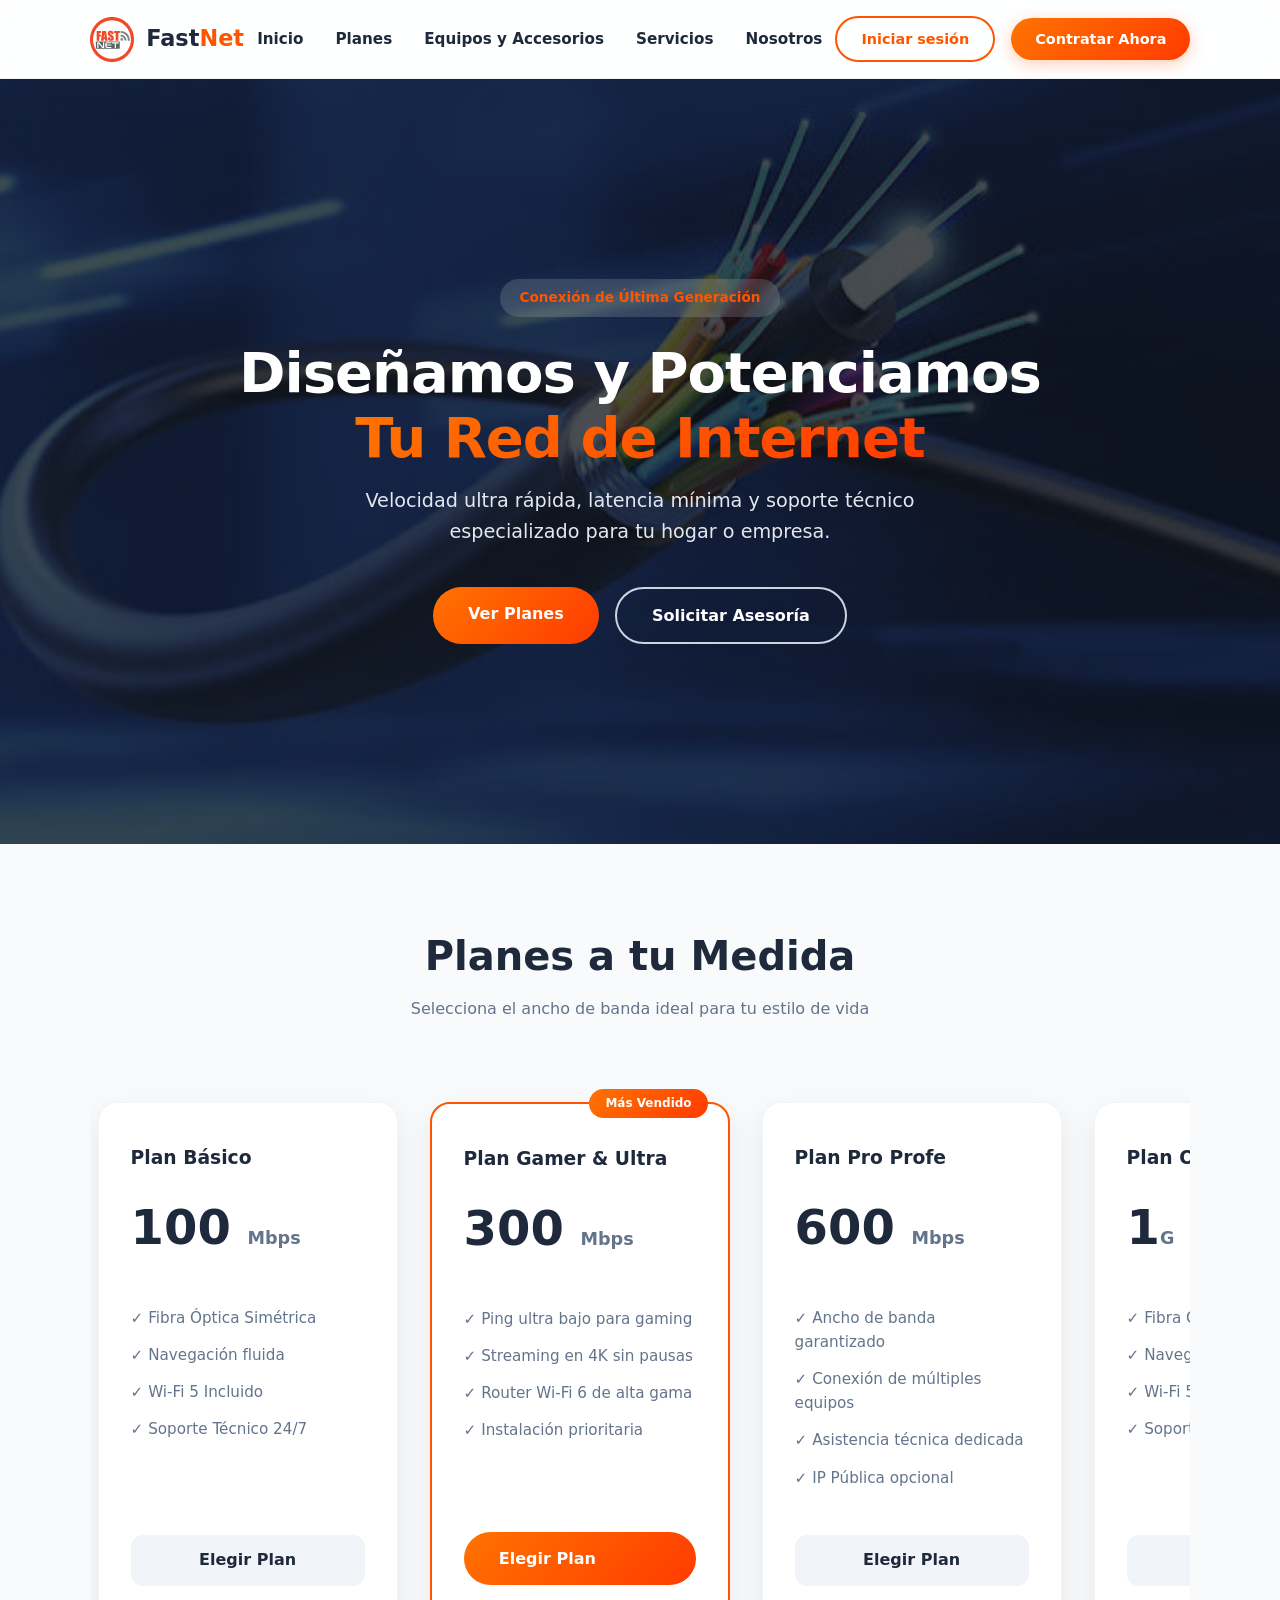
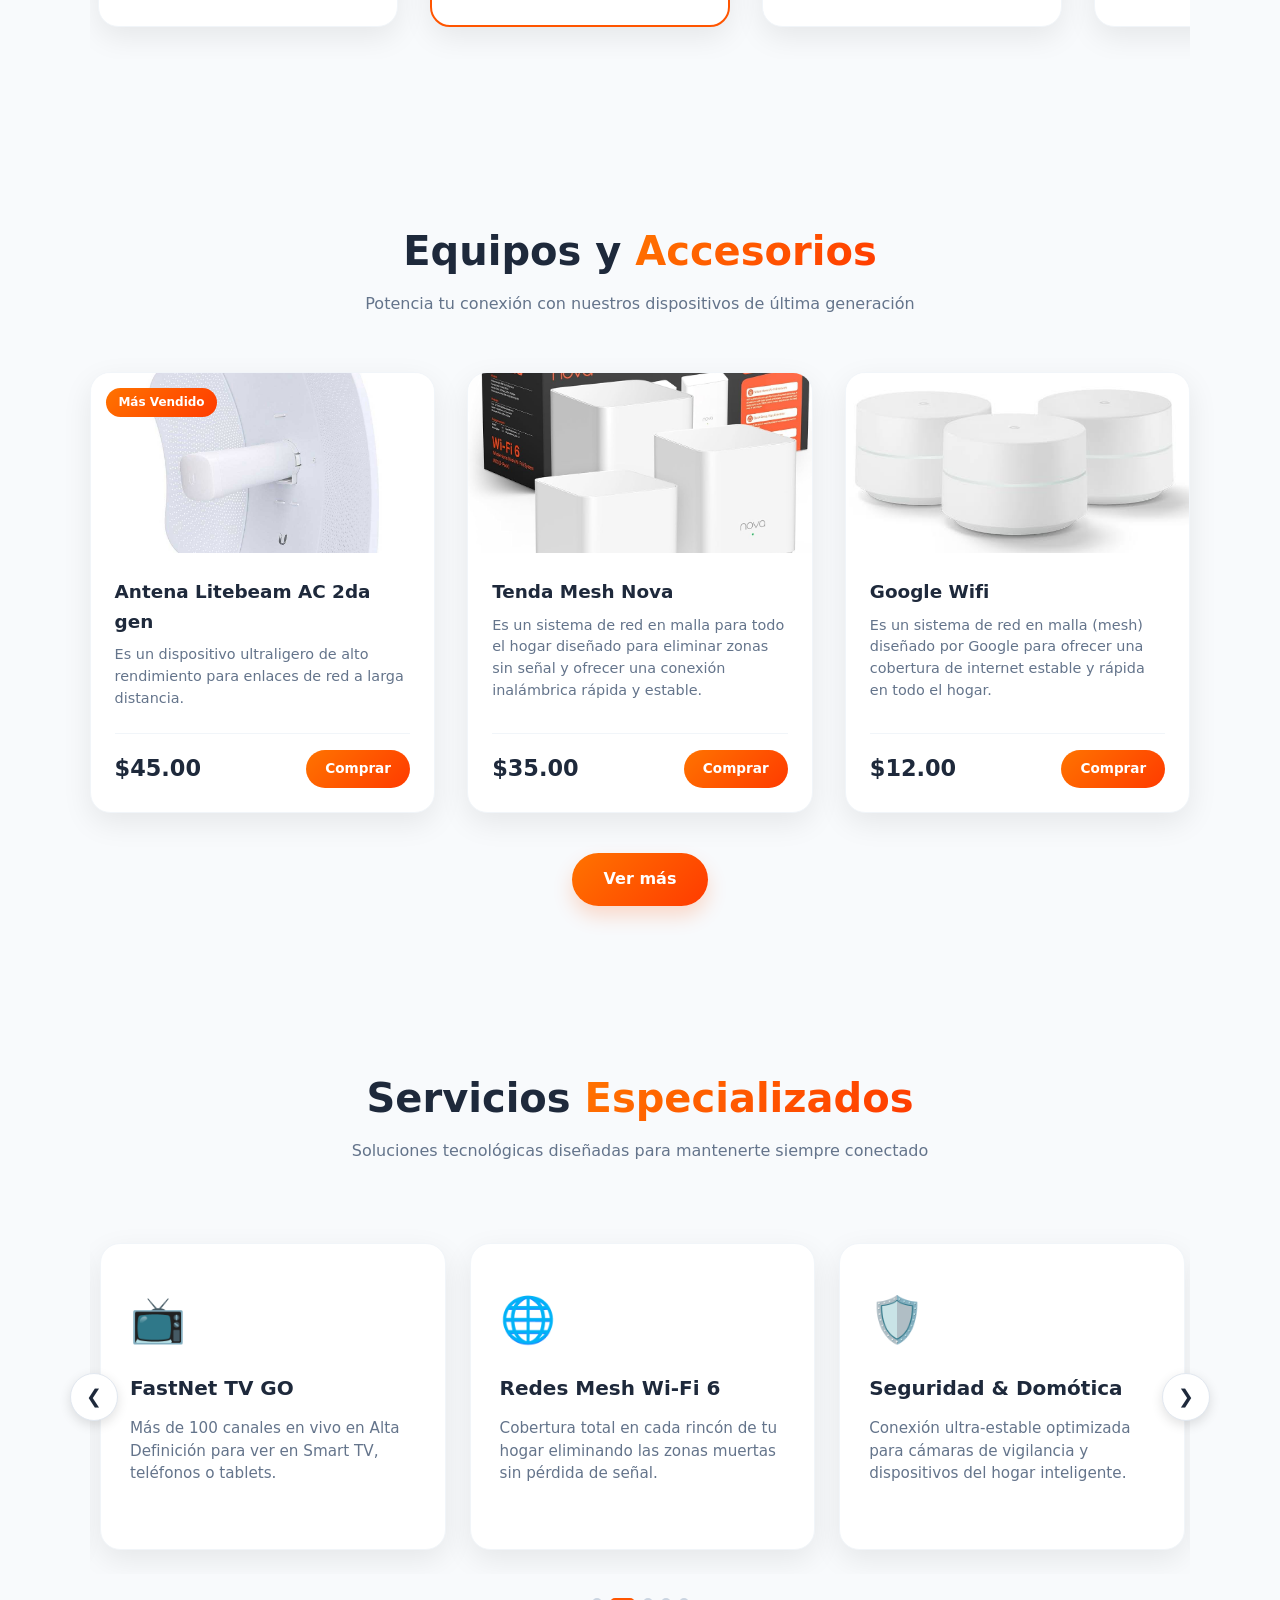
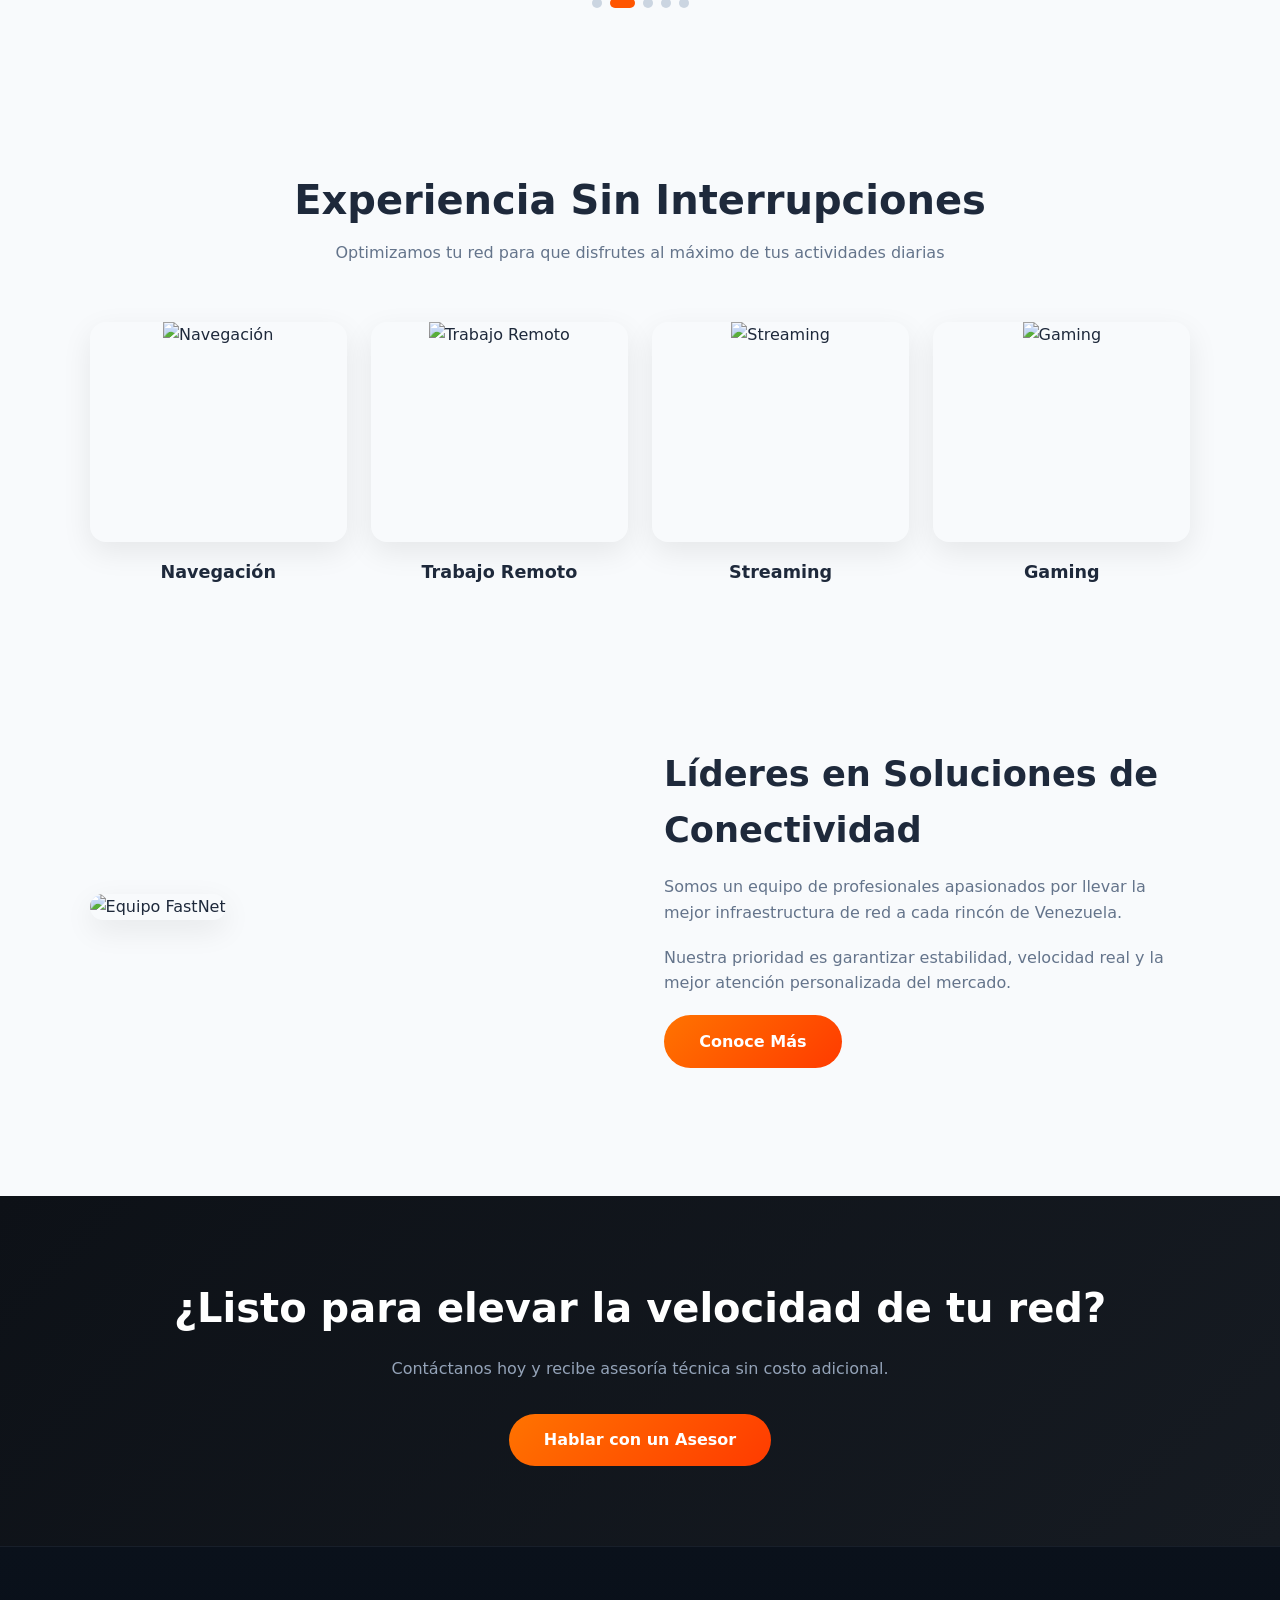
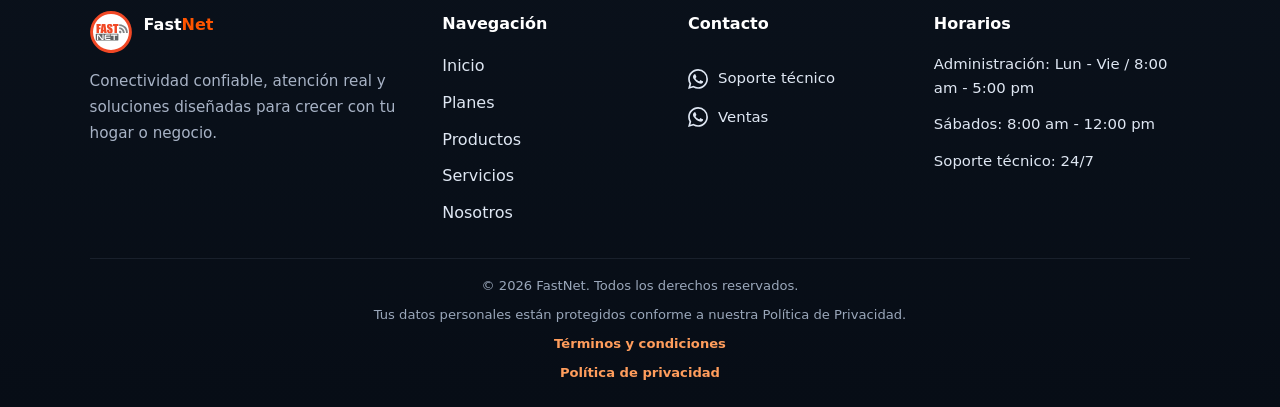
==== index.html @ 3c89a00a "Add files via upload" ====
<!DOCTYPE html>
<html lang="es">
<head>
    <meta charset="UTF-8">
    <meta name="viewport" content="width=device-width, initial-scale=1.0">
    <title>FastNet | Internet de Alta Velocidad y Fibra Óptica</title>
    <link rel="stylesheet" href="assets/css/styles.css">
    <link rel="icon" type="image/png" href="assets/img/LOGO-FASTNET-CIRCULAR.svg">
</head>
<body>

    <!-- Navegación -->
    <header>
    <div class="logo-container">
        <img src="assets/img/LOGO-FASTNET-CIRCULAR.svg" alt="FastNet Logo" id="Logotipo">
        <span class="logo-text">Fast<span>Net</span></span>
    </div>
    <nav>
        <ul>
            <li><a href="#inicio">Inicio</a></li>
            <li><a href="#planes">Planes</a></li>
            <li><a href="#productos">Equipos y Accesorios</a></li>
            <li><a href="#servicios">Servicios</a></li>
            <li><a href="#nosotros">Nosotros</a></li>
        </ul>
    </nav>
    <div class="header-actions">
        <a href="pages/auth/Login/sesion.html" class="btn-login-header">Iniciar sesión</a>
        <a href="pages/public/contratar.html" class="btn-header">Contratar Ahora</a>
    </div>
</header>

    <!-- Hero Section -->
    <section id="inicio" class="hero">
        <div class="hero-content fade-in">
            <span class="badge"> Conexión de Última Generación</span>
            <h1>Diseñamos y Potenciamos <br><span class="gradient-text">Tu Red de Internet</span></h1>
            <p>Velocidad ultra rápida, latencia mínima y soporte técnico especializado para tu hogar o empresa.</p>
            <div class="hero-buttons">
                <a href="#planes" class="btn-orange glow">Ver Planes</a>
                <a href="#contacto" class="btn-outline">Solicitar Asesoría</a>
            </div>
        </div>
    </section>

    <!-- Nueva Sección: Planes de Internet (Animados) -->
    <section id="planes" class="planes-section">
        <div class="section-title fade-in">
            <h2>Planes a tu Medida</h2>
            <p>Selecciona el ancho de banda ideal para tu estilo de vida</p>
        </div>

        <div class="planes-grid">
            <div class="plan-card scroll-reveal">
                <div class="plan-header">
                    <h3>Plan Básico</h3>
                    <div class="price">100 <span>Mbps</span></div>
                </div>
                <ul class="plan-features">
                    <li>✓ Fibra Óptica Simétrica</li>
                    <li>✓ Navegación fluida</li>
                    <li>✓ Wi-Fi 5 Incluido</li>
                    <li>✓ Soporte Técnico 24/7</li>
                </ul>
                <a href="#contacto" class="btn-card">Elegir Plan</a>
            </div>

            <div class="plan-card popular scroll-reveal">
                <span class="popular-badge">Más Vendido</span>
                <div class="plan-header">
                    <h3>Plan Gamer & Ultra</h3>
                    <div class="price">300 <span>Mbps</span></div>
                </div>
                <ul class="plan-features">
                    <li>✓ Ping ultra bajo para gaming</li>
                    <li>✓ Streaming en 4K sin pausas</li>
                    <li>✓ Router Wi-Fi 6 de alta gama</li>
                    <li>✓ Instalación prioritaria</li>
                </ul>
                <a href="#contacto" class="btn-orange glow">Elegir Plan</a>
            </div>

            <div class="plan-card scroll-reveal">
                <div class="plan-header">
                    <h3>Plan Pro Profe</h3>
                    <div class="price">600 <span>Mbps</span></div>
                </div>
                <ul class="plan-features">
                    <li>✓ Ancho de banda garantizado</li>
                    <li>✓ Conexión de múltiples equipos</li>
                    <li>✓ Asistencia técnica dedicada</li>
                    <li>✓ IP Pública opcional</li>
                </ul>
                <a href="#contacto" class="btn-card">Elegir Plan</a>
            </div>
            <div class="plan-card scroll-reveal">
                <div class="plan-header">
                    <h3>Plan Omega</h3>
                    <div class="price">1<span>G</span></div>
                </div>
                <ul class="plan-features">
                    <li>✓ Fibra Óptica Simétrica</li>
                    <li>✓ Navegación fluida</li>
                    <li>✓ Wi-Fi 5 Incluido</li>
                    <li>✓ Soporte Técnico 24/7</li>
                </ul>
                <a href="#contacto" class="btn-card">Elegir Plan</a>
            </div>
            
        </div>
    </section>
    
   <!-- SECCIÓN DE PRODUCTOS -->
<section class="productos-section scroll-reveal" id="productos">
    <div class="section-title">
        <h2>Equipos y <span class="gradient-text">Accesorios</span></h2>
        <p>Potencia tu conexión con nuestros dispositivos de última generación</p>
    </div>

    <div class="productos-grid">
        <!-- Producto 1 -->
        <div class="producto-card">
            <span class="producto-badge">Más Vendido</span>
            <div class="producto-img">
                <img src="assets/img/Antena Litebeam AC 2da gen..jpg" alt="Router Wi-Fi 6">
            </div>
            <div class="producto-info">
                <h3> Antena Litebeam AC 2da gen </h3>
                <p>Es un dispositivo ultraligero de alto rendimiento para enlaces de red a larga distancia. </p>
                <div class="producto-footer">
                    <span class="producto-price">$45.00</span>
                    <a href="#" class="btn-producto">Comprar</a>
                </div>
            </div>
        </div>

        <!-- Producto 2 -->
        <div class="producto-card">
            <div class="producto-img">
                <img src="assets/img/Tenda Mesh Nova.jpg" alt="Repetidor Mesh">
            </div>
            <div class="producto-info">
                <h3> Tenda Mesh Nova </h3>
                <p>Es un sistema de red en malla para todo el hogar diseñado para eliminar zonas sin señal y ofrecer una conexión inalámbrica rápida y estable. </p>
                <div class="producto-footer">
                    <span class="producto-price">$35.00</span>
                    <a href="#" class="btn-producto">Comprar</a>
                </div>
            </div>
        </div>

        <!-- Producto 3 -->
        <div class="producto-card">
            <div class="producto-img">
                <img src="assets/img/Google Wifi.jpeg" alt="Cable Red Cat 6">
            </div>
            <div class="producto-info">
                <h3> Google Wifi</h3>
                <p>Es un sistema de red en malla (mesh) diseñado por Google para ofrecer una cobertura de internet estable y rápida en todo el hogar. </p>
                <div class="producto-footer">
                    <span class="producto-price">$12.00</span>
                    <a href="#" class="btn-producto">Comprar</a>
                </div>
            </div>
        </div>
    </div>

    <div class="productos-cta">
        <a href="pages/public/productos.html" class="btn-ver-mas">Ver más</a>
    </div>
</section>

    <!-- Tarjetas de Servicios -->
    <!-- SECCIÓN DE SERVICIOS (CARRUSEL ANIMADO CON AUTOPLAY) -->
<section class="services-section scroll-reveal" id="servicios">
    <div class="section-title">
        <h2>Servicios <span class="gradient-text">Especializados</span></h2>
        <p>Soluciones tecnológicas diseñadas para mantenerte siempre conectado</p>
    </div>

    <!-- CONTENEDOR DEL CARRUSEL -->
    <div class="services-carousel-wrapper" id="carouselContainer">
        <button class="carousel-arrow prev" id="prevServiceBtn" aria-label="Anterior">
            &#10094;
        </button>

        <div class="services-carousel-track" id="servicesTrack">
            <!-- Servicio 1 -->
            <div class="service-card-item">
                <div class="service-icon">⚡</div>
                <h3>Fibra Óptica Simétrica</h3>
                <p>Misma velocidad de subida y bajada para subir archivos pesados y transmitir sin retrasos.</p>
            </div>

            <!-- Servicio 2 -->
            <div class="service-card-item">
                <div class="service-icon">📺</div>
                <h3>FastNet TV GO</h3>
                <p>Más de 100 canales en vivo en Alta Definición para ver en Smart TV, teléfonos o tablets.</p>
            </div>

            <!-- Servicio 3 -->
            <div class="service-card-item">
                <div class="service-icon">🌐</div>
                <h3>Redes Mesh Wi-Fi 6</h3>
                <p>Cobertura total en cada rincón de tu hogar eliminando las zonas muertas sin pérdida de señal.</p>
            </div>

            <!-- Servicio 4 -->
            <div class="service-card-item">
                <div class="service-icon">🛡️</div>
                <h3>Seguridad & Domótica</h3>
                <p>Conexión ultra-estable optimizada para cámaras de vigilancia y dispositivos del hogar inteligente.</p>
            </div>

            <!-- Servicio 5 -->
            <div class="service-card-item">
                <div class="service-icon">💼</div>
                <h3>Internet Empresarial</h3>
                <p>Enlaces dedicados con soporte técnico prioritario 24/7 y garantía de ancho de banda.</p>
            </div>
        </div>

        <button class="carousel-arrow next" id="nextServiceBtn" aria-label="Siguiente">
            &#10095;
        </button>
    </div>

    <!-- INDICADORES (PUNTOS) -->
    <div class="carousel-dots" id="carouselDots"></div>
</section>

    <!-- Usos Prácticos (Imágenes con animación de zoom) -->
    <section class="usos-section">
        <div class="section-title fade-in">
            <h2>Experiencia Sin Interrupciones</h2>
            <p>Optimizamos tu red para que disfrutes al máximo de tus actividades diarias</p>
        </div>

        <div class="usos-grid">
            <div class="uso-item scroll-reveal">
                <div class="img-wrapper">
                    <img src="https://images.unsplash.com/photo-1522202176988-66273c2fd55f?q=80&w=600" alt="Navegación">
                </div>
                <h4>Navegación</h4>
            </div>
            <div class="uso-item scroll-reveal">
                <div class="img-wrapper">
                    <img src="https://images.unsplash.com/photo-1531403009284-440f080d1e12?q=80&w=600" alt="Trabajo Remoto">
                </div>
                <h4>Trabajo Remoto</h4>
            </div>
            <div class="uso-item scroll-reveal">
                <div class="img-wrapper">
                    <img src="https://images.unsplash.com/photo-1574375927938-d5a98e8ffe85?q=80&w=600" alt="Streaming">
                </div>
                <h4>Streaming</h4>
            </div>
            <div class="uso-item scroll-reveal">
                <div class="img-wrapper">
                    <img src="https://images.unsplash.com/photo-1538481199705-c710c4e965fc?q=80&w=600" alt="Gaming">
                </div>
                <h4>Gaming</h4>
            </div>
        </div>
    </section>

    <!-- Sobre Nosotros -->
    <section id="nosotros" class="about-section">
        <div class="about-container">
            <div class="about-image scroll-reveal">
                <img src="https://images.unsplash.com/photo-1600880292203-757bb62b4baf?q=80&w=800" alt="Equipo FastNet">
            </div>
            <div class="about-text scroll-reveal">
                <h2>Líderes en Soluciones de Conectividad</h2>
                <p>Somos un equipo de profesionales apasionados por llevar la mejor infraestructura de red a cada rincón de Venezuela.</p>
                <p>Nuestra prioridad es garantizar estabilidad, velocidad real y la mejor atención personalizada del mercado.</p>
                <a href="#contacto" class="btn-orange">Conoce Más</a>
            </div>
        </div>
    </section>

    <!-- Contacto / CTA -->
    <section id="contacto" class="cta-section fade-in">
        <h2>¿Listo para elevar la velocidad de tu red?</h2>
        <p>Contáctanos hoy y recibe asesoría técnica sin costo adicional.</p>
        <a href="https://wa.me/584143367023" target="_blank" rel="noopener noreferrer" class="btn-orange glow">Hablar con un Asesor</a>
    </section>

    <footer class="site-footer">
        <div class="footer-container">
            <div class="footer-col footer-brand">
                <div class="footer-brand-row">
                    <img src="assets/img/LOGO-FASTNET-CIRCULAR.svg" alt="FastNet" class="footer-logo">
                    <div>
                        <h4>Fast<span>Net</span></h4>
                    </div>
                </div>
                <p>Conectividad confiable, atención real y soluciones diseñadas para crecer con tu hogar o negocio.</p>
            </div>

            <div class="footer-col footer-links">
                <h4>Navegación</h4>
                <ul>
                    <li><a href="#inicio">Inicio</a></li>
                    <li><a href="#planes">Planes</a></li>
                    <li><a href="#productos">Productos</a></li>
                    <li><a href="#servicios">Servicios</a></li>
                    <li><a href="#nosotros">Nosotros</a></li>
                </ul>
            </div>

            <div class="footer-col footer-whatsapp">
                <h4>Contacto</h4>
                <a href="https://wa.me/584143367023" target="_blank" class="whatsapp-link">
                    <svg viewBox="0 0 24 24" width="20" height="20" fill="currentColor"><path d="M17.472 14.382c-.297-.149-1.758-.867-2.03-.967-.273-.099-.471-.148-.67.15-.197.297-.767.966-.94 1.164-.173.199-.347.223-.644.075-.297-.15-1.255-.463-2.39-1.475-.883-.788-1.48-1.761-1.653-2.059-.173-.297-.018-.458.13-.606.134-.133.298-.347.446-.52.149-.174.198-.298.298-.497.099-.198.05-.371-.025-.52-.075-.149-.669-1.612-.916-2.207-.242-.579-.487-.5-.669-.51-.173-.008-.371-.01-.57-.01-.198 0-.52.074-.792.372-.272.297-1.04 1.016-1.04 2.479 0 1.462 1.065 2.875 1.213 3.074.149.198 2.096 3.2 5.077 4.487.709.306 1.262.489 1.694.625.712.227 1.36.195 1.871.118.571-.085 1.758-.719 2.006-1.413.248-.694.248-1.289.173-1.413-.074-.124-.272-.198-.57-.347m-5.421 7.403h-.004a9.87 9.87 0 01-5.031-1.378l-.361-.214-3.741.982.998-3.648-.235-.374a9.86 9.86 0 01-1.51-5.26c.001-5.45 4.436-9.884 9.888-9.884 2.64 0 5.122 1.03 6.988 2.898a9.825 9.825 0 012.893 6.994c-.003 5.45-4.437 9.884-9.885 9.884m8.413-18.297A11.815 11.815 0 0012.05 0C5.495 0 .16 5.335.157 11.892c0 2.096.547 4.142 1.588 5.945L.057 24l6.305-1.654a11.882 11.882 0 005.683 1.448h.005c6.554 0 11.89-5.335 11.893-11.893a11.821 11.821 0 00-3.48-8.413z"/></svg>
                    Soporte técnico
                </a>
                <a href="https://wa.me/582126141262" target="_blank" class="whatsapp-link">
                    <svg viewBox="0 0 24 24" width="20" height="20" fill="currentColor"><path d="M17.472 14.382c-.297-.149-1.758-.867-2.03-.967-.273-.099-.471-.148-.67.15-.197.297-.767.966-.94 1.164-.173.199-.347.223-.644.075-.297-.15-1.255-.463-2.39-1.475-.883-.788-1.48-1.761-1.653-2.059-.173-.297-.018-.458.13-.606.134-.133.298-.347.446-.52.149-.174.198-.298.298-.497.099-.198.05-.371-.025-.52-.075-.149-.669-1.612-.916-2.207-.242-.579-.487-.5-.669-.51-.173-.008-.371-.01-.57-.01-.198 0-.52.074-.792.372-.272.297-1.04 1.016-1.04 2.479 0 1.462 1.065 2.875 1.213 3.074.149.198 2.096 3.2 5.077 4.487.709.306 1.262.489 1.694.625.712.227 1.36.195 1.871.118.571-.085 1.758-.719 2.006-1.413.248-.694.248-1.289.173-1.413-.074-.124-.272-.198-.57-.347m-5.421 7.403h-.004a9.87 9.87 0 01-5.031-1.378l-.361-.214-3.741.982.998-3.648-.235-.374a9.86 9.86 0 01-1.51-5.26c.001-5.45 4.436-9.884 9.888-9.884 2.64 0 5.122 1.03 6.988 2.898a9.825 9.825 0 012.893 6.994c-.003 5.45-4.437 9.884-9.885 9.884m8.413-18.297A11.815 11.815 0 0012.05 0C5.495 0 .16 5.335.157 11.892c0 2.096.547 4.142 1.588 5.945L.057 24l6.305-1.654a11.882 11.882 0 005.683 1.448h.005c6.554 0 11.89-5.335 11.893-11.893a11.821 11.821 0 00-3.48-8.413z"/></svg>
                    Ventas
                </a>
            </div>

            <div class="footer-col footer-hours">
                <h4>Horarios</h4>
                <ul>
                    <li>Administración: Lun - Vie / 8:00 am - 5:00 pm</li>
                    <li>Sábados: 8:00 am - 12:00 pm</li>
                    <li>Soporte técnico: 24/7</li>
                </ul>
            </div>
        </div>

        <div class="footer-bottom">
            <p>© 2026 FastNet. Todos los derechos reservados.</p>
            <p>Tus datos personales están protegidos conforme a nuestra Política de Privacidad.</p>
            <a href="pages/legal/terminos-condiciones.html" class="footer-legal-link">Términos y condiciones</a>
            <a href="pages/legal/politica-privacidad.html" class="footer-legal-link">Política de privacidad</a>
        </div>
    </footer>

    <script src="assets/js/index-scripts.js"></script>
</body>
</html>
---- assets/css/styles.css ----
:root {
    --primary-orange: #ff5500;
    --primary-hover: #e04a00;
    --dark-bg: #0d1117;
    --light-bg: #f8fafc;
    --card-bg: #ffffff;
    --text-main: #1e293b;
    --text-muted: #64748b;
    --gradient-orange: linear-gradient(135deg, #ff7300 0%, #ff3b00 100%);
    --shadow-soft: 0 10px 30px rgba(0, 0, 0, 0.08);
    --shadow-hover: 0 20px 40px rgba(255, 85, 0, 0.18);
}

* {
    margin: 0;
    padding: 0;
    box-sizing: border-box;
    scroll-behavior: smooth;
}

body {
    font-family: 'system-ui', -apple-system, BlinkMacSystemFont, 'Segoe UI', Roboto, sans-serif;
    color: var(--text-main);
    background-color: var(--light-bg);
    line-height: 1.6;
    overflow-x: hidden;
}

header {
    display: flex;
    justify-content: space-between;
    align-items: center;
    padding: 1rem 7%;
    background: rgba(255, 255, 255, 0.85);
    backdrop-filter: blur(12px);
    position: sticky;
    top: 0;
    z-index: 1000;
    border-bottom: 1px solid rgba(229, 231, 235, 0.5);
}

.logo-container {
    display: flex;
    align-items: center;
    gap: 0.75rem;
}

#Logotipo {
    height: 45px;
    width: auto;
    transition: transform 0.3s ease;
}

#Logotipo:hover {
    transform: rotate(10deg) scale(1.05);
}

.logo-text {
    font-size: 1.4rem;
    font-weight: 800;
    color: var(--text-main);
}

.logo-text span {
    color: var(--primary-orange);
}

nav ul {
    display: flex;
    list-style: none;
    gap: 2rem;
}

nav a {
    text-decoration: none;
    color: var(--text-main);
    font-weight: 600;
    font-size: 0.95rem;
    transition: color 0.3s ease;
}

nav a:hover {
    color: var(--primary-orange);
}

.btn-header {
    background: var(--gradient-orange);
    color: #fff;
    padding: 0.6rem 1.4rem;
    border-radius: 50px;
    text-decoration: none;
    font-weight: 700;
    font-size: 0.88rem;
    box-shadow: 0 4px 15px rgba(255, 85, 0, 0.3);
    transition: all 0.3s ease;
}

.btn-header:hover {
    transform: translateY(-2px);
    box-shadow: 0 6px 20px rgba(255, 85, 0, 0.4);
}

.btn-login-header {
    background: linear-gradient(135deg, #ff7300, #ff3b00);
    color: #fff;
    padding: 0.6rem 1.5rem;
    border-radius: 30px;
    font-weight: 700;
    transition: all 0.3s;
}
.btn-login-header:hover {
    transform: translateY(-2px);
    box-shadow: 0 6px 15px rgba(255,115,0,0.4);
    color: #fff;
}

/* ==========================================
   HERO SECTION
   ========================================== */
.hero {
    min-height: 85vh;
    background: linear-gradient(rgba(13, 17, 23, 0.75), rgba(13, 17, 23, 0.75)), 
                url('../img/FondoHero.jpeg');
    background-size: cover;       
    background-position: center;  
    background-repeat: no-repeat; 
    background-attachment: fixed; 
    display: flex;
    flex-direction: column;
    align-items: center;
    justify-content: center;
    text-align: center;
    padding: 2rem 1rem;
    color: #ffffff;
}

.badge {
    background: rgba(255, 255, 255, 0.15);
    color: var(--primary-orange);
    padding: 0.5rem 1.2rem;
    border-radius: 30px;
    font-size: 0.85rem;
    font-weight: 700;
    display: inline-block;
    margin-bottom: 1.5rem;
    backdrop-filter: blur(5px);
}

.hero h1 {
    font-size: 3.5rem;
    font-weight: 900;
    line-height: 1.15;
    letter-spacing: -1px;
    margin-bottom: 1rem;
}

.gradient-text {
    background: var(--gradient-orange);
    background-clip: text;
    -webkit-text-fill-color: transparent;
}

.hero p {
    font-size: 1.2rem;
    color: #e2e8f0;
    max-width: 650px;
    margin: 0 auto 2.5rem auto;
}

.hero-buttons {
    display: flex;
    gap: 1rem;
    justify-content: center;
}

.header-actions {
    display: flex;
    align-items: center;
    gap: 1rem;
}

/* Estilos unificados para ambos botones */
.btn-header,
.btn-login-header {
    padding: 0.6rem 1.5rem;
    border-radius: 30px;
    font-weight: 700;
    font-size: 0.9rem;
    text-decoration: none;
    display: inline-block;
    transition: all 0.3s ease;
}

/* Botón "Contratar Ahora" (relleno naranja) */
.btn-header {
    background: var(--gradient-orange);
    color: #fff;
    box-shadow: 0 4px 15px rgba(255, 85, 0, 0.3);
}

.btn-header:hover {
    transform: translateY(-2px);
    box-shadow: 0 6px 20px rgba(255, 85, 0, 0.4);
}

/* Botón "Iniciar sesión" (outline) */
.btn-login-header {
    background: transparent;
    border: 2px solid var(--primary-orange);
    color: var(--primary-orange);
}

.btn-login-header:hover {
    background: var(--primary-orange);
    color: #fff;
    transform: translateY(-2px);
    box-shadow: 0 6px 15px rgba(255,115,0,0.4);
}

/* ==========================================
   BOTONES GLOBALES
   ========================================== */
.btn-orange {
    background: var(--gradient-orange);
    color: white;
    padding: 0.85rem 2.2rem;
    border-radius: 50px;
    text-decoration: none;
    font-weight: 700;
    display: inline-block;
    transition: all 0.3s ease;
}

.btn-orange.glow:hover {
    transform: translateY(-3px);
    box-shadow: var(--shadow-hover);
}

.btn-outline {
    border: 2px solid #cbd5e1;
    color: #ffffff;
    padding: 0.85rem 2.2rem;
    border-radius: 50px;
    text-decoration: none;
    font-weight: 700;
    transition: all 0.3s ease;
}

.btn-outline:hover {
    border-color: var(--primary-orange);
    color: var(--primary-orange);
}


.planes-section, 
.services-section, 
.usos-section, 
.about-section,
.productos-section {
    padding: 5rem 7%;
}

.section-title {
    text-align: center;
    margin-bottom: 3.5rem;
}

.section-title h2 {
    font-size: 2.5rem;
    font-weight: 800;
    margin-bottom: 0.5rem;
}

.section-title p {
    color: var(--text-muted);
    font-size: 1rem;
}

.planes-grid {
    display: flex;
    overflow-x: auto;
    gap: 2rem;
    padding: 1.5rem 0.5rem 2rem 0.5rem;
    max-width: 1200px;
    margin: 0 auto;
    scroll-snap-type: x mandatory;
    -webkit-overflow-scrolling: touch;
    scrollbar-width: thin;
    scrollbar-color: var(--primary-orange) #e2e8f0;
}

.planes-grid::-webkit-scrollbar {
    height: 8px;
}

.planes-grid::-webkit-scrollbar-track {
    background: #e2e8f0;
    border-radius: 10px;
}

.planes-grid::-webkit-scrollbar-thumb {
    background: var(--primary-orange);
    border-radius: 10px;
}

.planes-grid::-webkit-scrollbar-thumb:hover {
    background: var(--primary-hover);
}

.plan-card {
    flex: 0 0 300px;
    scroll-snap-align: center;
    background: var(--card-bg);
    border-radius: 20px;
    padding: 2.5rem 2rem;
    box-shadow: var(--shadow-soft);
    border: 1px solid #f1f5f9;
    display: flex;
    flex-direction: column;
    position: relative;
    transition: all 0.4s ease;
}

.plan-card.popular {
    border: 2px solid var(--primary-orange);
}

.plan-card:hover {
    transform: translateY(-8px);
    box-shadow: var(--shadow-hover);
}

.popular-badge {
    position: absolute;
    top: -15px;
    right: 20px;
    background: var(--gradient-orange);
    color: white;
    font-size: 0.75rem;
    font-weight: 800;
    padding: 0.3rem 1rem;
    border-radius: 20px;
}

.price {
    font-size: 3rem;
    font-weight: 900;
    color: var(--text-main);
    margin: 1rem 0;
}

.price span {
    font-size: 1.1rem;
    color: var(--text-muted);
    font-weight: 600;
}

.plan-features {
    list-style: none;
    margin: 1.5rem 0 2rem 0;
    flex-grow: 1;
}

.plan-features li {
    margin-bottom: 0.8rem;
    color: var(--text-muted);
    font-size: 0.95rem;
}

.btn-card {
    background: #f1f5f9;
    color: var(--text-main);
    text-align: center;
    padding: 0.8rem;
    border-radius: 12px;
    text-decoration: none;
    font-weight: 700;
    transition: background 0.3s ease;
}

.btn-card:hover {
    background: #e2e8f0;
}

/* ==========================================
   SECCIÓN DE SERVICIOS (CARRUSEL ANIMADO)
   ========================================== */
.services-carousel-wrapper {
    position: relative;
    max-width: 1200px;
    margin: 0 auto;
    display: flex;
    align-items: center;
}

.services-carousel-track {
    display: flex;
    gap: 1.5rem;
    overflow-x: auto;
    scroll-behavior: smooth;
    padding: 1.5rem 0.5rem;
    width: 100%;
    scroll-snap-type: x mandatory;
    scrollbar-width: none;
    -ms-overflow-style: none;
}

.services-carousel-track::-webkit-scrollbar {
    display: none;
}

.service-card-item {
    flex: 0 0 calc(33.333% - 1rem);
    min-width: 280px;
    scroll-snap-align: start;
    background: var(--card-bg);
    border-radius: 20px;
    padding: 2.5rem 1.8rem;
    box-shadow: var(--shadow-soft);
    border: 1px solid #f1f5f9;
    display: flex;
    flex-direction: column;
    justify-content: space-between;
    transition: transform 0.4s ease, box-shadow 0.4s ease, border-color 0.4s ease;
}

.service-card-item:hover {
    transform: translateY(-8px);
    box-shadow: var(--shadow-hover);
    border-color: var(--primary-orange);
}

.service-icon {
    font-size: 2.8rem;
    margin-bottom: 1rem;
}

.service-card-item h3 {
    font-size: 1.25rem;
    font-weight: 800;
    color: var(--text-main);
    margin-bottom: 0.8rem;
}

.service-card-item p {
    color: var(--text-muted);
    font-size: 0.95rem;
    line-height: 1.5;
    margin-bottom: 1.5rem;
}

.btn-service-link {
    color: var(--primary-orange);
    text-decoration: none;
    font-weight: 700;
    font-size: 0.9rem;
    transition: transform 0.3s ease;
    display: inline-block;
}

.service-card-item:hover .btn-service-link {
    transform: translateX(5px);
}

.carousel-arrow {
    position: absolute;
    top: 50%;
    transform: translateY(-50%);
    width: 48px;
    height: 48px;
    background: #ffffff;
    border: 1px solid #e2e8f0;
    border-radius: 50%;
    color: var(--text-main);
    font-size: 1.2rem;
    cursor: pointer;
    z-index: 10;
    box-shadow: 0 4px 12px rgba(0, 0, 0, 0.12);
    transition: all 0.3s ease;
    display: flex;
    align-items: center;
    justify-content: center;
}

.carousel-arrow:hover {
    background: var(--primary-orange);
    color: #ffffff;
    border-color: var(--primary-orange);
}

.carousel-arrow.prev {
    left: -20px;
}

.carousel-arrow.next {
    right: -20px;
}

.carousel-dots {
    display: flex;
    justify-content: center;
    gap: 0.5rem;
    margin-top: 1.5rem;
}

.dot {
    width: 10px;
    height: 10px;
    background: #cbd5e1;
    border-radius: 50%;
    cursor: pointer;
    transition: all 0.3s ease;
}

.dot.active {
    background: var(--primary-orange);
    width: 25px;
    border-radius: 10px;
}

/* ==========================================
   SECCIÓN DE PRODUCTOS
   ========================================== */
.productos-grid {
    display: grid;
    grid-template-columns: repeat(auto-fit, minmax(260px, 1fr));
    gap: 2rem;
    max-width: 1200px;
    margin: 0 auto;
}

.producto-card {
    background: var(--card-bg);
    border-radius: 20px;
    overflow: hidden;
    box-shadow: var(--shadow-soft);
    border: 1px solid #f1f5f9;
    position: relative;
    display: flex;
    flex-direction: column;
    transition: transform 0.3s ease, box-shadow 0.3s ease;
}

.producto-card:hover {
    transform: translateY(-6px);
    box-shadow: var(--shadow-hover);
}

.producto-badge {
    position: absolute;
    top: 15px;
    left: 15px;
    background: var(--gradient-orange);
    color: white;
    font-size: 0.75rem;
    font-weight: 800;
    padding: 0.3rem 0.8rem;
    border-radius: 20px;
    z-index: 2;
}

.producto-img {
    height: 180px;
    width: 100%;
    background-color: #f8fafc;
    overflow: hidden;
}

.producto-img img {
    width: 100%;
    height: 100%;
    object-fit: cover;
    transition: transform 0.4s ease;
}

.producto-card:hover .producto-img img {
    transform: scale(1.05);
}

.producto-info {
    padding: 1.5rem;
    display: flex;
    flex-direction: column;
    flex-grow: 1;
}

.producto-info h3 {
    font-size: 1.15rem;
    font-weight: 800;
    color: var(--text-main);
    margin-bottom: 0.5rem;
}

.producto-info p {
    color: var(--text-muted);
    font-size: 0.9rem;
    line-height: 1.5;
    margin-bottom: 1.5rem;
    flex-grow: 1;
}

.producto-footer {
    display: flex;
    justify-content: space-between;
    align-items: center;
    border-top: 1px solid #f1f5f9;
    padding-top: 1rem;
}

.producto-price {
    font-size: 1.4rem;
    font-weight: 900;
    color: var(--text-main);
}

.btn-producto {
    background: var(--gradient-orange);
    color: white;
    padding: 0.5rem 1.2rem;
    border-radius: 50px;
    text-decoration: none;
    font-weight: 700;
    font-size: 0.85rem;
    transition: opacity 0.3s ease;
}

.btn-producto:hover {
    opacity: 0.9;
}

.productos-cta {
    text-align: center;
    margin-top: 2.5rem;
}

.btn-ver-mas {
    display: inline-block;
    background: var(--gradient-orange);
    color: #fff;
    padding: 0.85rem 2rem;
    border-radius: 50px;
    text-decoration: none;
    font-weight: 800;
    box-shadow: 0 10px 20px rgba(255, 85, 0, 0.2);
    transition: transform 0.3s ease, box-shadow 0.3s ease;
}

.btn-ver-mas:hover {
    transform: translateY(-3px);
    box-shadow: 0 16px 28px rgba(255, 85, 0, 0.25);
}

/* ==========================================
   USOS PRÁCTICOS
   ========================================== */
.usos-grid {
    display: grid;
    grid-template-columns: repeat(auto-fit, minmax(220px, 1fr));
    gap: 1.5rem;
}

.uso-item {
    text-align: center;
}

.img-wrapper {
    height: 220px;
    border-radius: 16px;
    overflow: hidden;
    margin-bottom: 1rem;
    box-shadow: var(--shadow-soft);
}

.uso-item img {
    width: 100%;
    height: 100%;
    object-fit: cover;
    transition: transform 0.5s ease;
}

.uso-item:hover img {
    transform: scale(1.08);
}

.uso-item h4 {
    font-size: 1.1rem;
    font-weight: 700;
}

/* ==========================================
   SOBRE NOSOTROS
   ========================================== */
.about-container {
    display: grid;
    grid-template-columns: 1fr;
    gap: 3rem;
    align-items: center;
}

@media (min-width: 900px) {
    .about-container {
        grid-template-columns: 1fr 1fr;
    }
}

.about-image img {
    width: 100%;
    border-radius: 20px;
    box-shadow: var(--shadow-soft);
}

.about-text h2 {
    font-size: 2.2rem;
    margin-bottom: 1rem;
}

.about-text p {
    color: var(--text-muted);
    margin-bottom: 1.2rem;
}

/* ==========================================
   CTA FINAL & FOOTER
   ========================================== */
.cta-section {
    background: linear-gradient(135deg, #0d1117 0%, #161b22 100%);
    color: white;
    text-align: center;
    padding: 5rem 1rem;
    margin-top: 3rem;
}

.cta-section h2 {
    font-size: 2.5rem;
    margin-bottom: 1rem;
}

.cta-section p {
    color: #94a3b8;
    margin-bottom: 2rem;
}

.site-footer {
    background: linear-gradient(180deg, #0a111b 0%, #070d16 100%);
    color: #cbd5e1;
    padding: 4rem 7% 1.5rem;
    border-top: 1px solid rgba(148, 163, 184, 0.12);
}

.footer-container {
    max-width: 1200px;
    margin: 0 auto;
    display: grid;
    grid-template-columns: 1.5fr 1fr 1fr 1.2fr;
    gap: 2rem;
}

.footer-col {
    min-width: 0;
}

.footer-brand-row {
    display: flex;
    align-items: center;
    gap: 12px;
    margin-bottom: 1rem;
}

.footer-logo {
    width: 42px;
    height: 42px;
}

.footer-brand h4,
.footer-links h4,
.footer-whatsapp h4,
.footer-hours h4 {
    color: #fff;
    font-size: 1rem;
    font-weight: 800;
    margin-bottom: 1rem;
}

.footer-brand h4 span,
.logo-text span {
    color: var(--primary-orange);
}

.footer-brand p {
    color: #a8b3c6;
    line-height: 1.7;
    font-size: 0.95rem;
    max-width: 360px;
}

.footer-links ul {
    list-style: none;
    display: grid;
    gap: 0.7rem;
}

.footer-links a,
.whatsapp-link {
    color: #dfe7f3;
    text-decoration: none;
    transition: color 0.2s ease;
}

.footer-links a:hover,
.whatsapp-link:hover {
    color: #ff9d5c;
}

.footer-whatsapp {
    display: flex;
    flex-direction: column;
    gap: 0.9rem;
}

.whatsapp-link {
    display: inline-flex;
    align-items: center;
    gap: 10px;
    font-size: 0.93rem;
}

.footer-hours ul {
    list-style: none;
    display: grid;
    gap: 0.8rem;
    color: #dfe7f3;
    font-size: 0.93rem;
    line-height: 1.6;
}

.footer-bottom {
    max-width: 1200px;
    margin: 2rem auto 0;
    padding-top: 1rem;
    border-top: 1px solid rgba(148, 163, 184, 0.12);
    text-align: center;
    color: #9aa7ba;
    font-size: 0.82rem;
    display: flex;
    flex-direction: column;
    gap: 0.5rem;
    align-items: center;
}

.footer-legal-link {
    color: #ff9d5c;
    text-decoration: none;
    font-weight: 700;
    transition: color 0.2s ease;
    display: center;
}

.footer-legal-link:hover {
    color: #fff;
}

@media (max-width: 900px) {
    .footer-container {
        grid-template-columns: 1fr 1fr;
    }
}

@media (max-width: 620px) {
    .site-footer {
        padding: 3rem 5% 1.25rem;
    }

    .footer-container {
        grid-template-columns: 1fr;
        gap: 1.5rem;
    }

    .footer-brand p {
        max-width: none;
    }
}

/* ==========================================
   ANIMACIONES AL HACER SCROLL
   ========================================== */
.scroll-reveal {
    opacity: 0;
    transform: translateY(40px);
    transition: opacity 0.8s cubic-bezier(0.16, 1, 0.3, 1), transform 0.8s cubic-bezier(0.16, 1, 0.3, 1);
}

.fade-in {
    opacity: 0;
    transition: opacity 1s ease;
}

.scroll-reveal.active, 
.fade-in.active {
    opacity: 1;
    transform: translateY(0);
}

/* ==========================================
   ADAPTABILIDAD RESPONSIVE (MÓVILES Y TABLETS)
   ========================================== */
@media (max-width: 992px) {
    .service-card-item {
        flex: 0 0 calc(50% - 0.75rem); /* 2 tarjetas en tablets */
    }
}

@media (max-width: 768px) {
    header {
        flex-direction: column;
        gap: 1rem;
        padding: 1rem 5%;
    }

    nav ul {
        gap: 1rem;
        flex-wrap: wrap;
        justify-content: center;
    }

    .hero h1 {
        font-size: 2.2rem; 
    }

    .hero p {
        font-size: 1rem;
    }

    .hero-buttons {
        flex-direction: column;
        width: 100%;
    }

    .btn-orange, .btn-outline {
        width: 100%;
        text-align: center;
    }

    .planes-section, 
    .services-section, 
    .usos-section, 
    .about-section, 
    .productos-section {
        padding: 3rem 5%; 
    }

    .section-title h2 {
        font-size: 1.8rem;
    }

    .productos-grid {
        grid-template-columns: 1fr; 
    }

    .plan-card {
        flex: 0 0 85%; 
    }
}

@media (max-width: 600px) {
    .service-card-item {
        flex: 0 0 85%; /* 1 tarjeta en teléfonos */
    }

    .carousel-arrow {
        display: none; /* Oculta flechas en móviles para favorecer el deslizamiento táctil */
    }
}
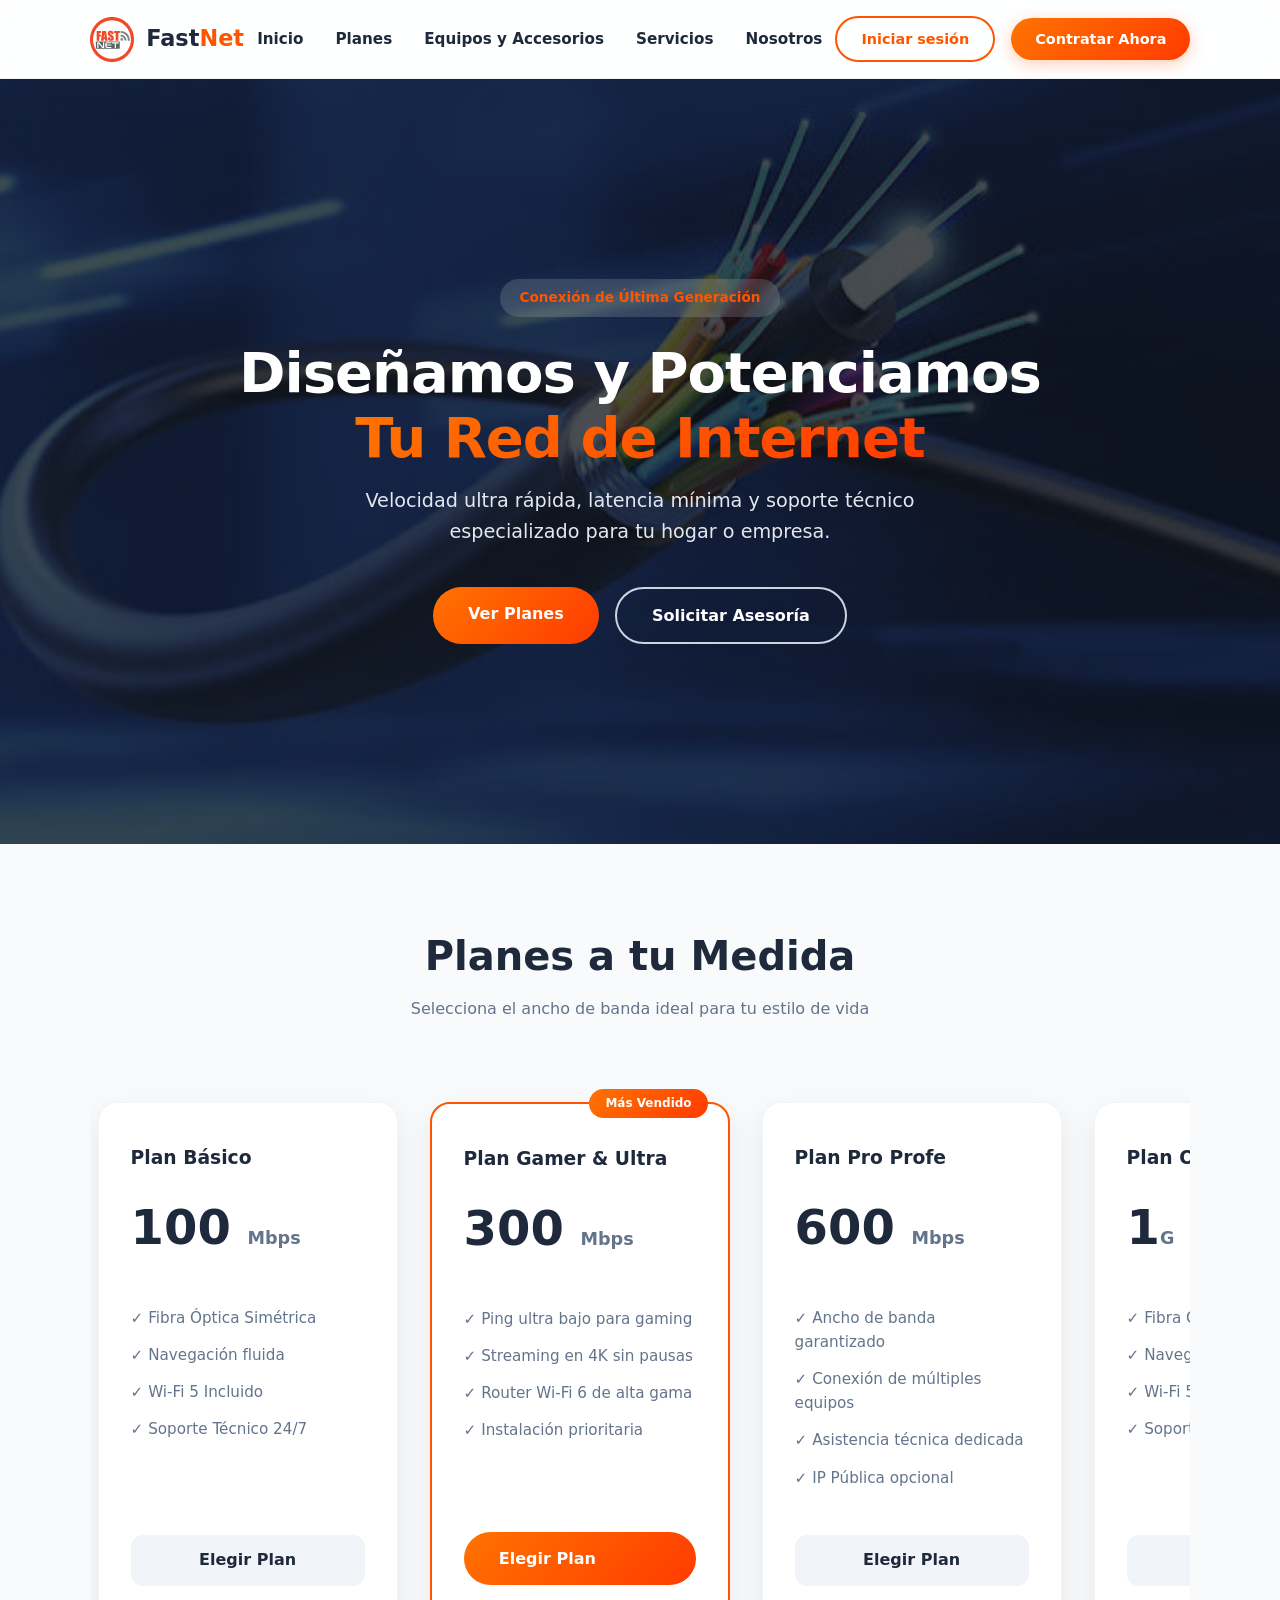
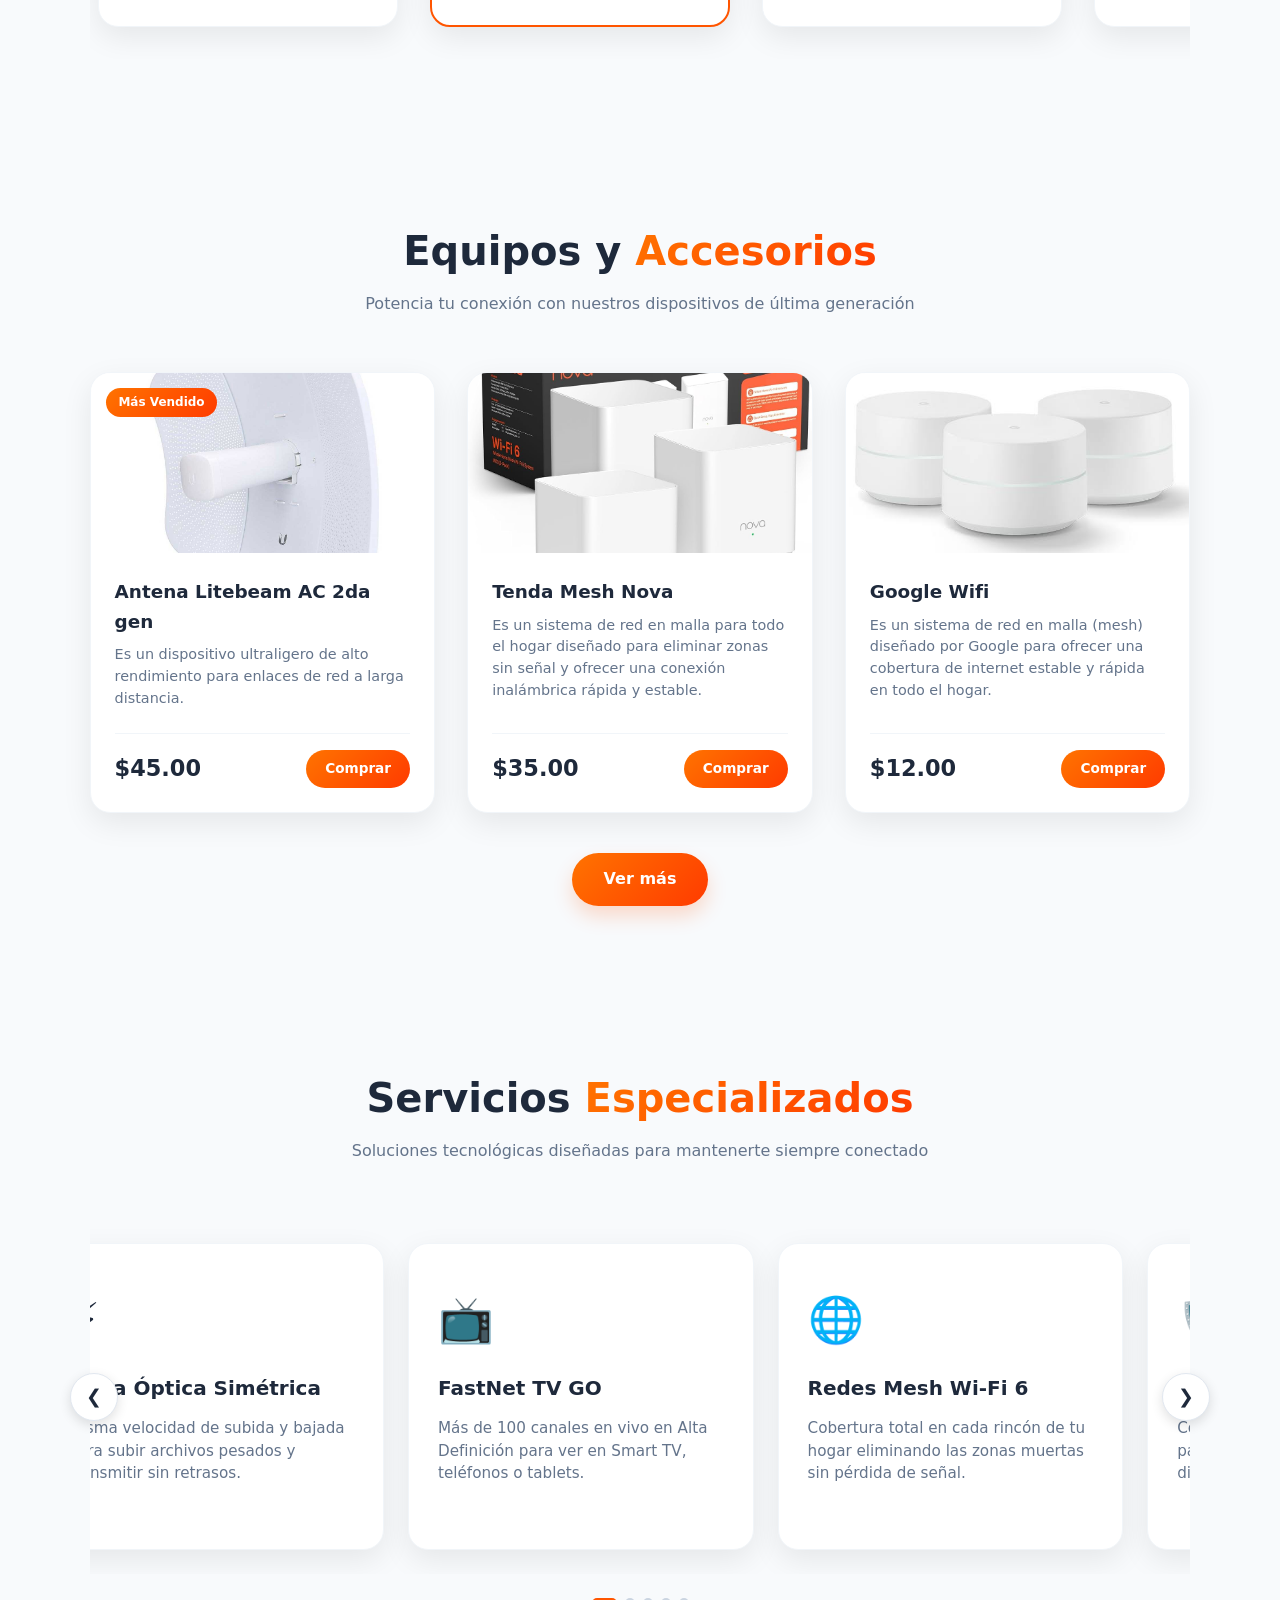
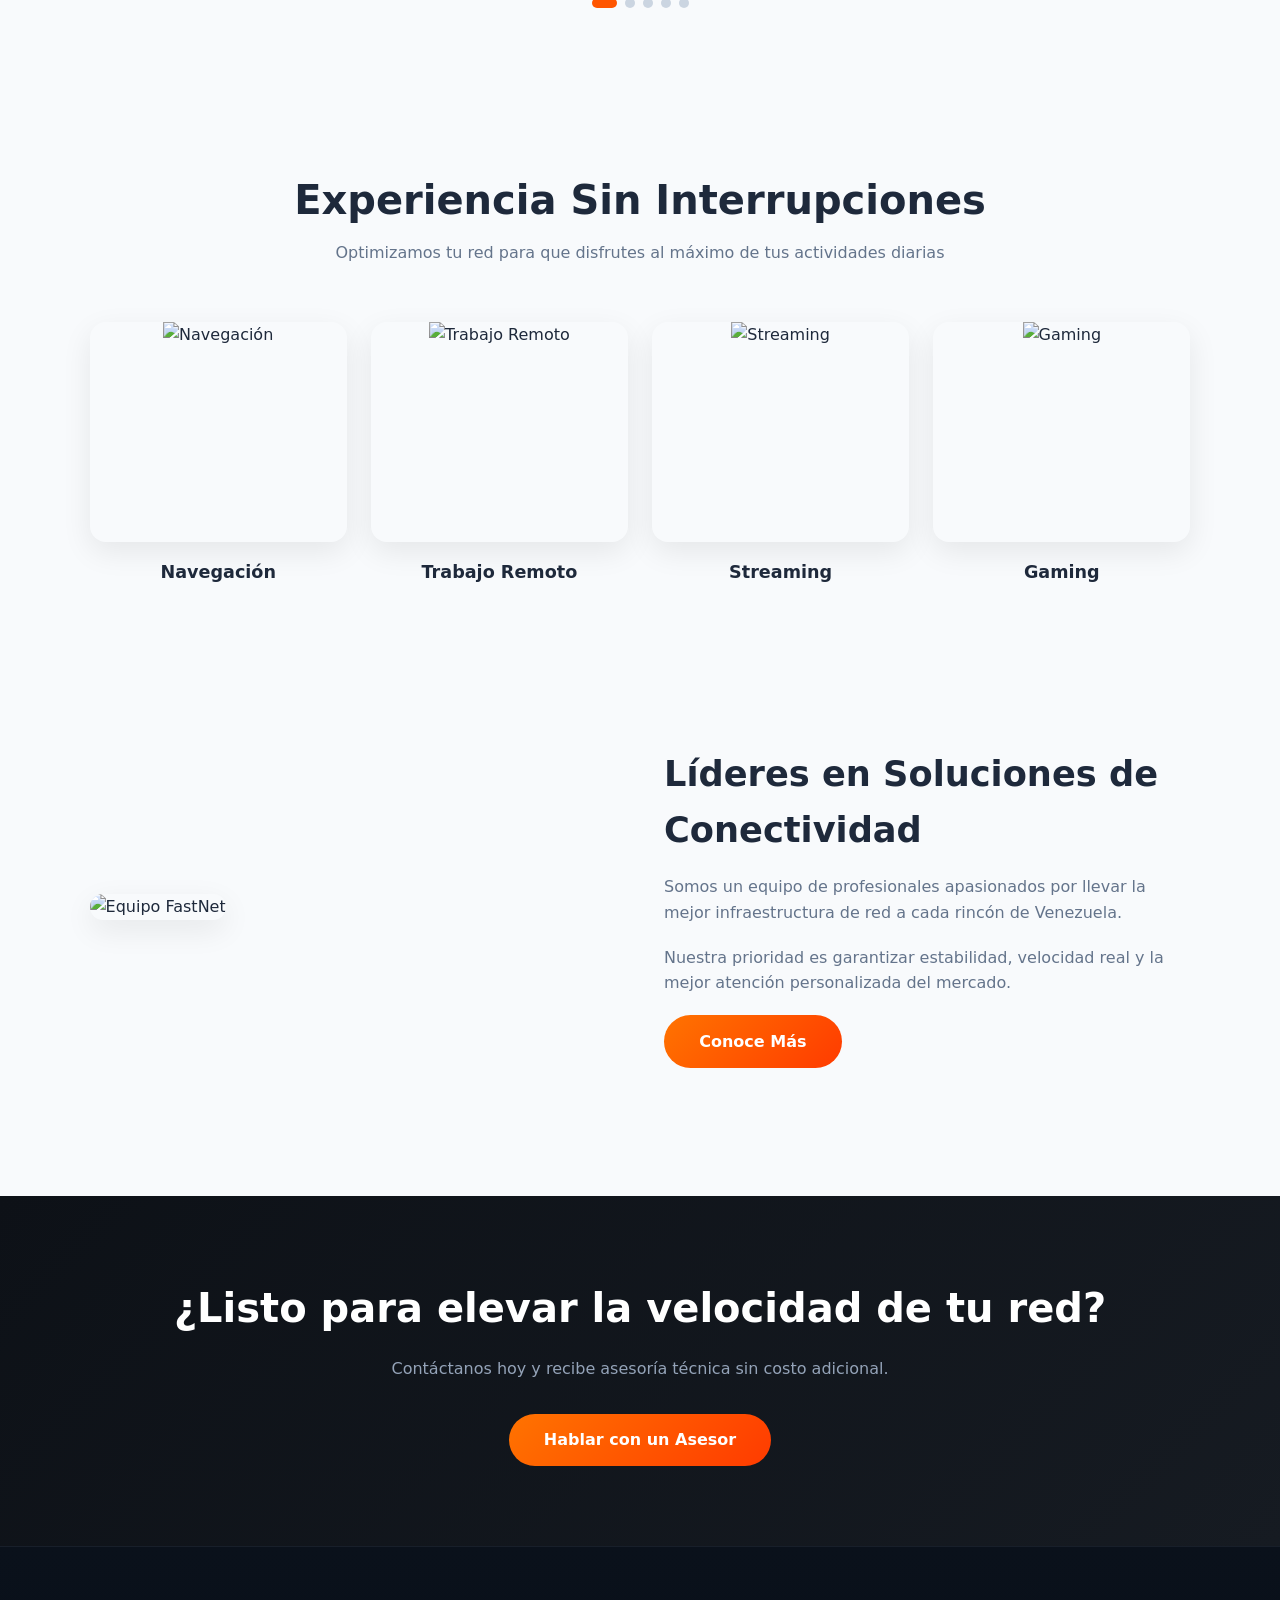
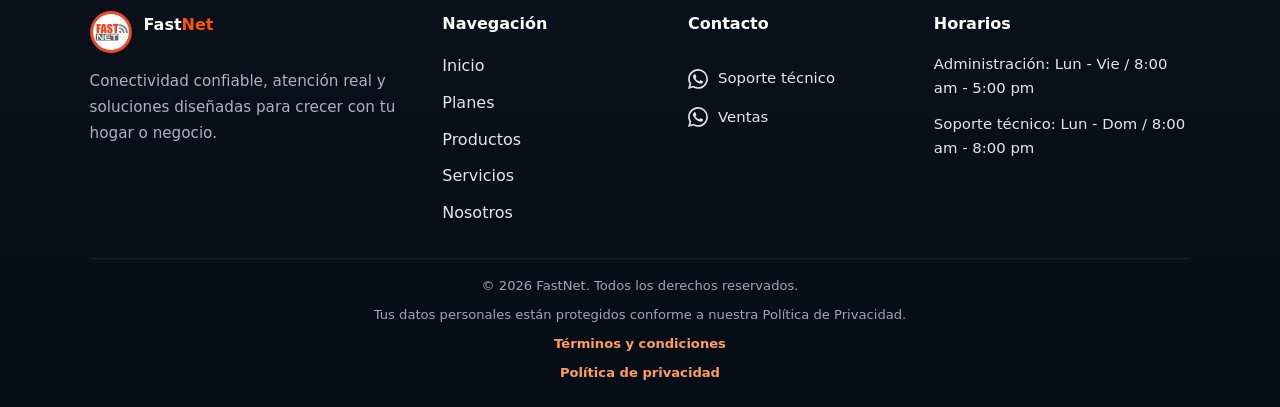
==== commit ca396f99: "cambios en el horario de soporte tecnico y administracion, y eliminacion del input de servicios requ" ====
--- a/index.html
+++ b/index.html
@@ -326,8 +326,7 @@
                 <h4>Horarios</h4>
                 <ul>
                     <li>Administración: Lun - Vie / 8:00 am - 5:00 pm</li>
-                    <li>Sábados: 8:00 am - 12:00 pm</li>
-                    <li>Soporte técnico: 24/7</li>
+                    <li>Soporte técnico: Lun - Dom / 8:00 am - 8:00 pm</li>
                 </ul>
             </div>
         </div>
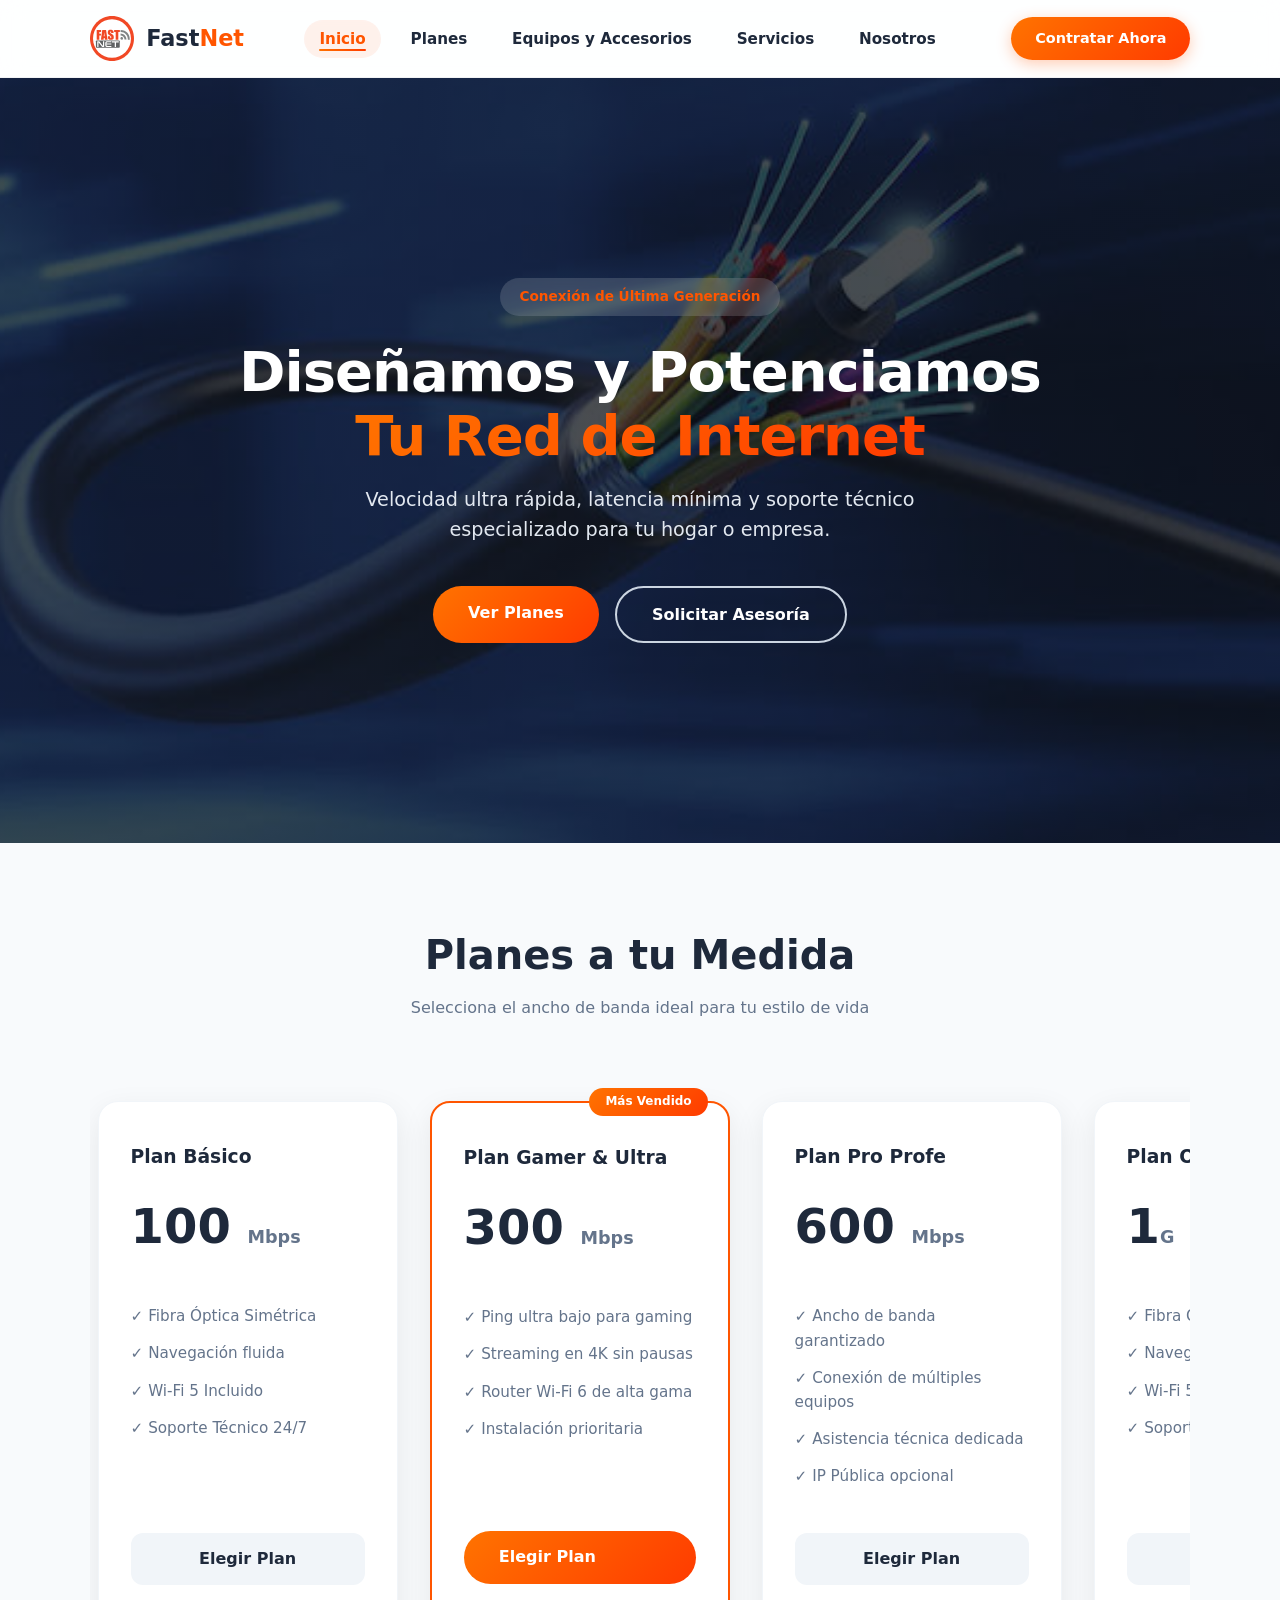
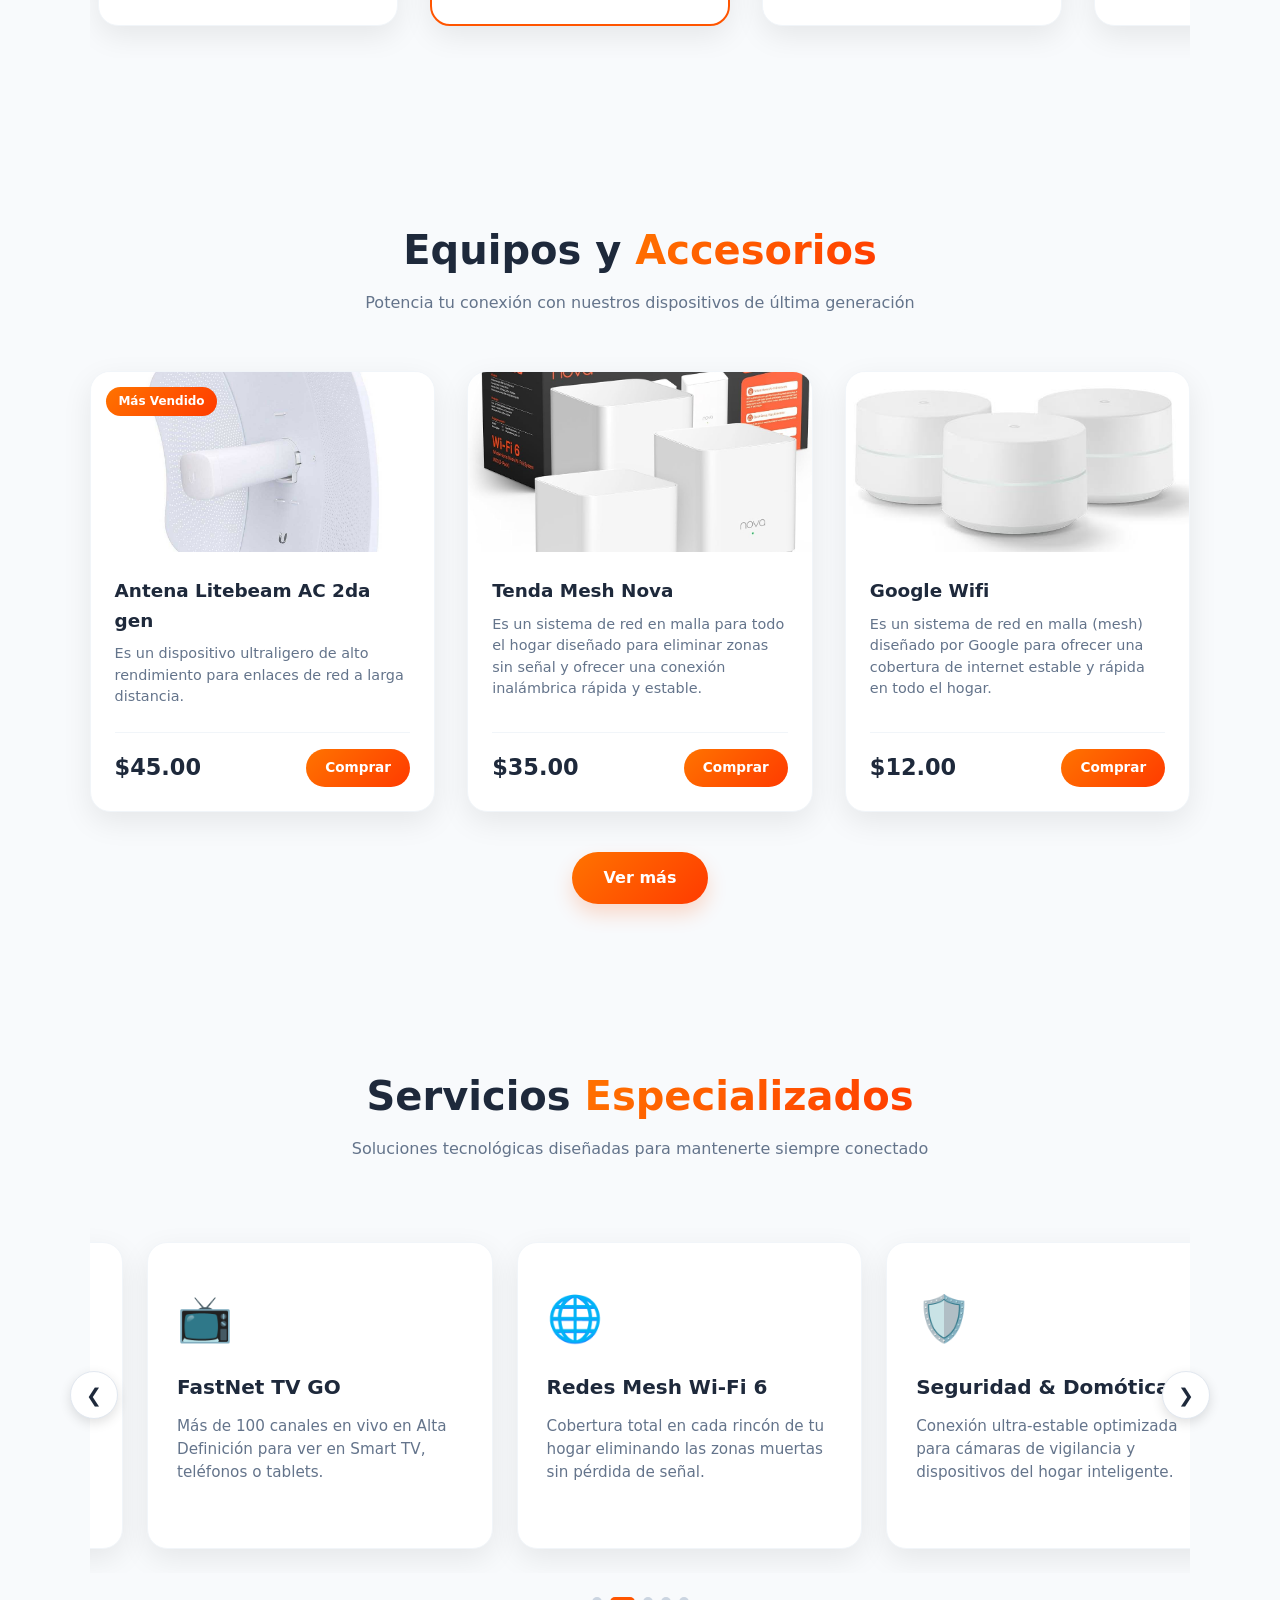
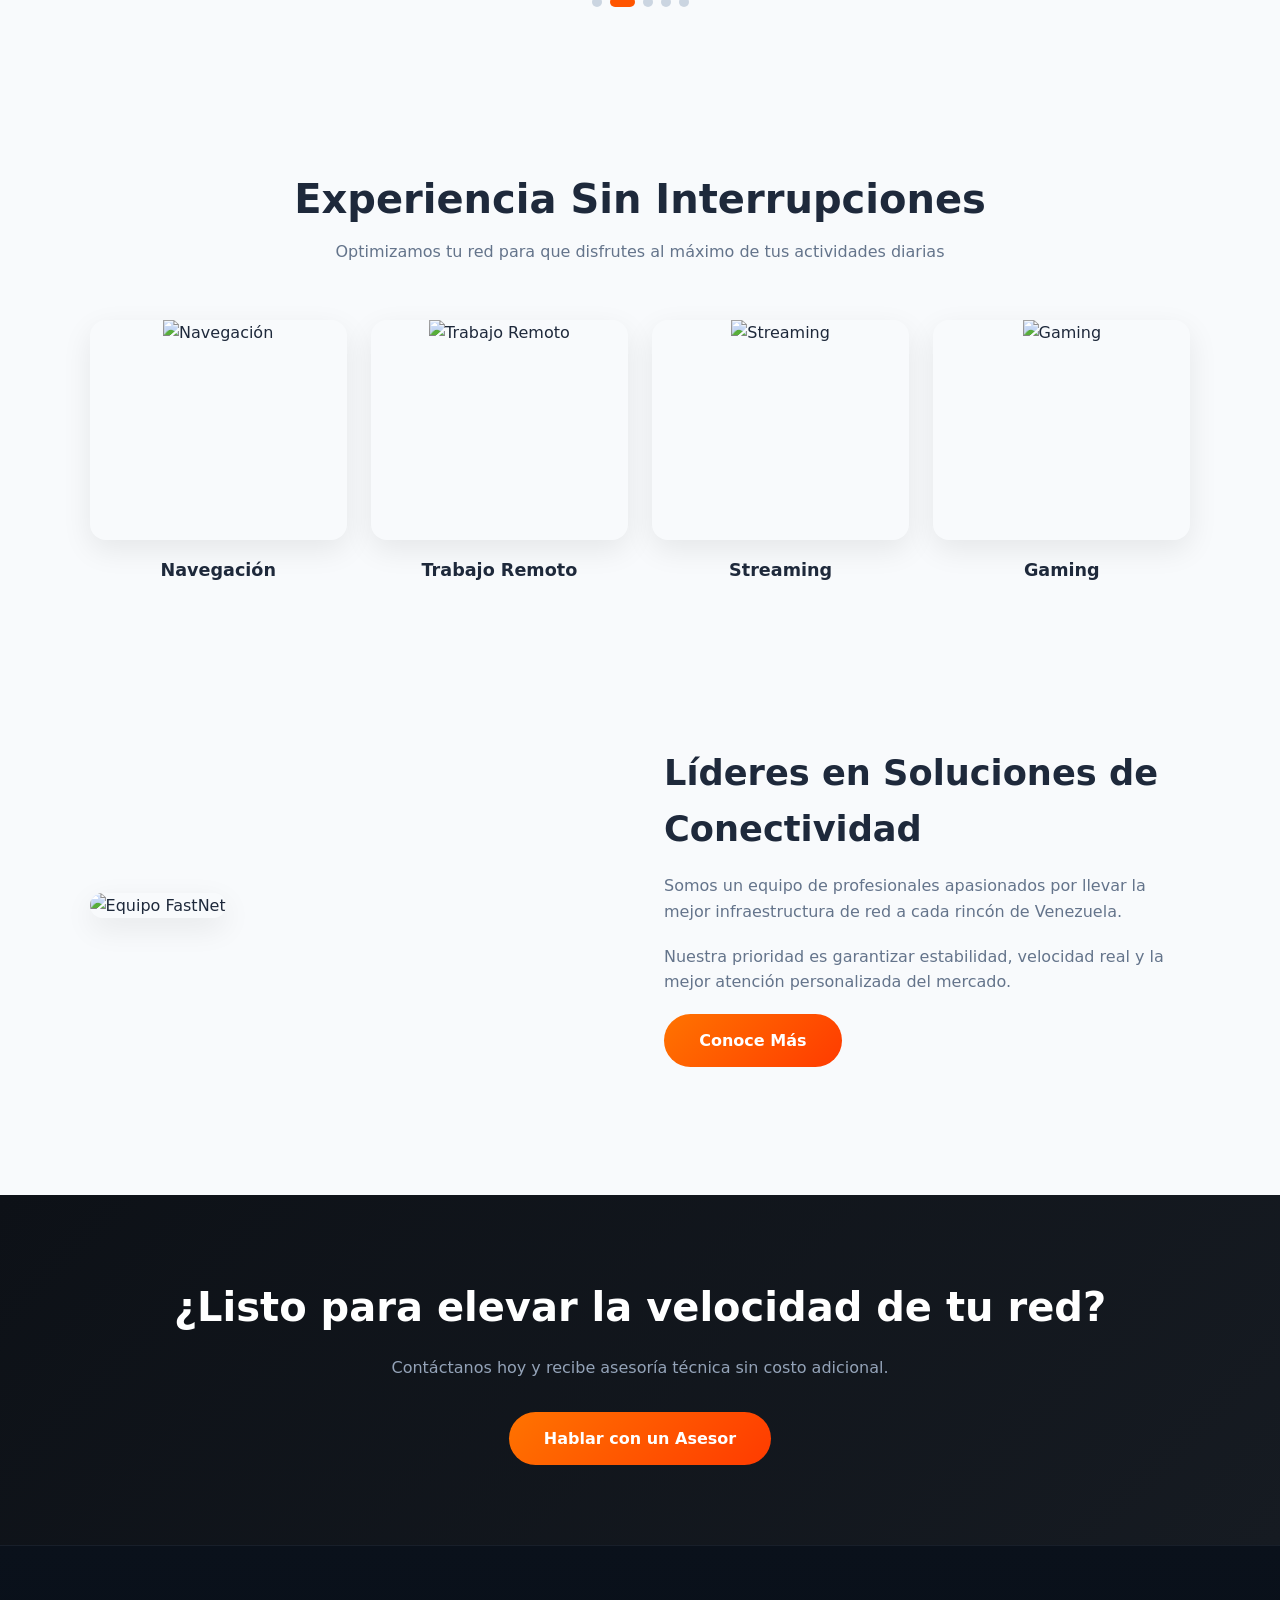
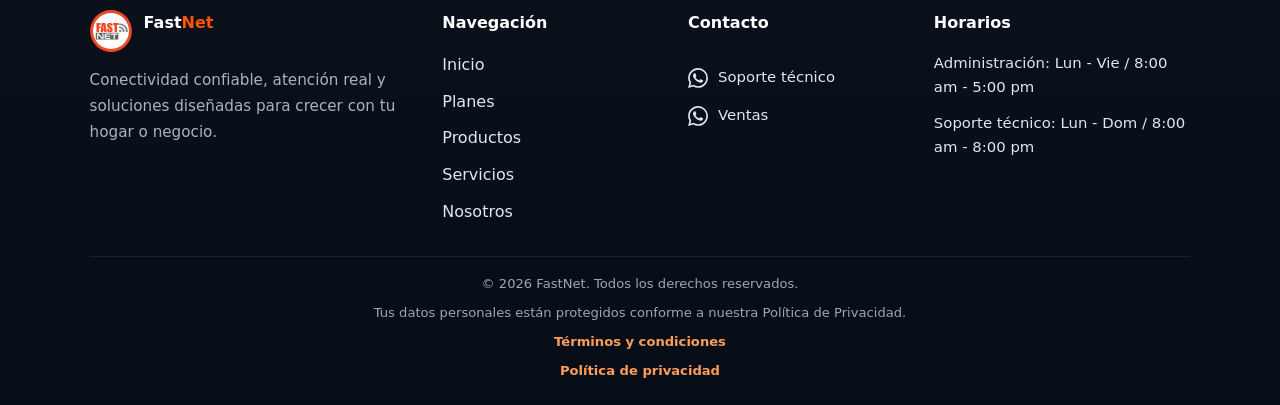
==== commit d3ebe90e: "Update index.html" ====
--- a/index.html
+++ b/index.html
@@ -25,7 +25,7 @@
         </ul>
     </nav>
     <div class="header-actions">
-        <a href="pages/auth/Login/sesion.html" class="btn-login-header">Iniciar sesión</a>
+        <!--<a href="pages/auth/Login/sesion.html" class="btn-login-header">Iniciar sesión</a> -->
         <a href="pages/public/contratar.html" class="btn-header">Contratar Ahora</a>
     </div>
 </header>
--- a/assets/css/styles.css
+++ b/assets/css/styles.css
@@ -68,19 +68,62 @@
 nav ul {
     display: flex;
     list-style: none;
-    gap: 2rem;
+    gap: 1rem;
+    align-items: center;
 }
 
 nav a {
+    position: relative;
     text-decoration: none;
     color: var(--text-main);
     font-weight: 600;
     font-size: 0.95rem;
-    transition: color 0.3s ease;
-}
-
-nav a:hover {
+    padding: 0.55rem 0.9rem;
+    border-radius: 999px;
+    transition: all 0.3s ease;
+}
+
+nav a::after {
+    content: "";
+    position: absolute;
+    left: 0.9rem;
+    right: 0.9rem;
+    bottom: 0.35rem;
+    height: 2px;
+    border-radius: 999px;
+    background: var(--gradient-orange);
+    transform: scaleX(0);
+    transform-origin: center;
+    opacity: 0;
+    transition: all 0.3s ease;
+}
+
+nav a:hover,
+nav a.active {
     color: var(--primary-orange);
+    background: rgba(255, 85, 0, 0.08);
+}
+
+nav a:hover::after,
+nav a.active::after {
+    opacity: 1;
+    transform: scaleX(1);
+}
+
+nav a.active {
+    animation: planesPulse 1.6s ease-in-out infinite;
+    box-shadow: 0 0 0 1px rgba(255, 85, 0, 0.08);
+}
+
+@keyframes planesPulse {
+    0%, 100% {
+        transform: translateY(0) scale(1);
+        box-shadow: 0 0 0 rgba(255, 85, 0, 0.15);
+    }
+    50% {
+        transform: translateY(-1px) scale(1.03);
+        box-shadow: 0 6px 18px rgba(255, 85, 0, 0.18);
+    }
 }
 
 .btn-header {
